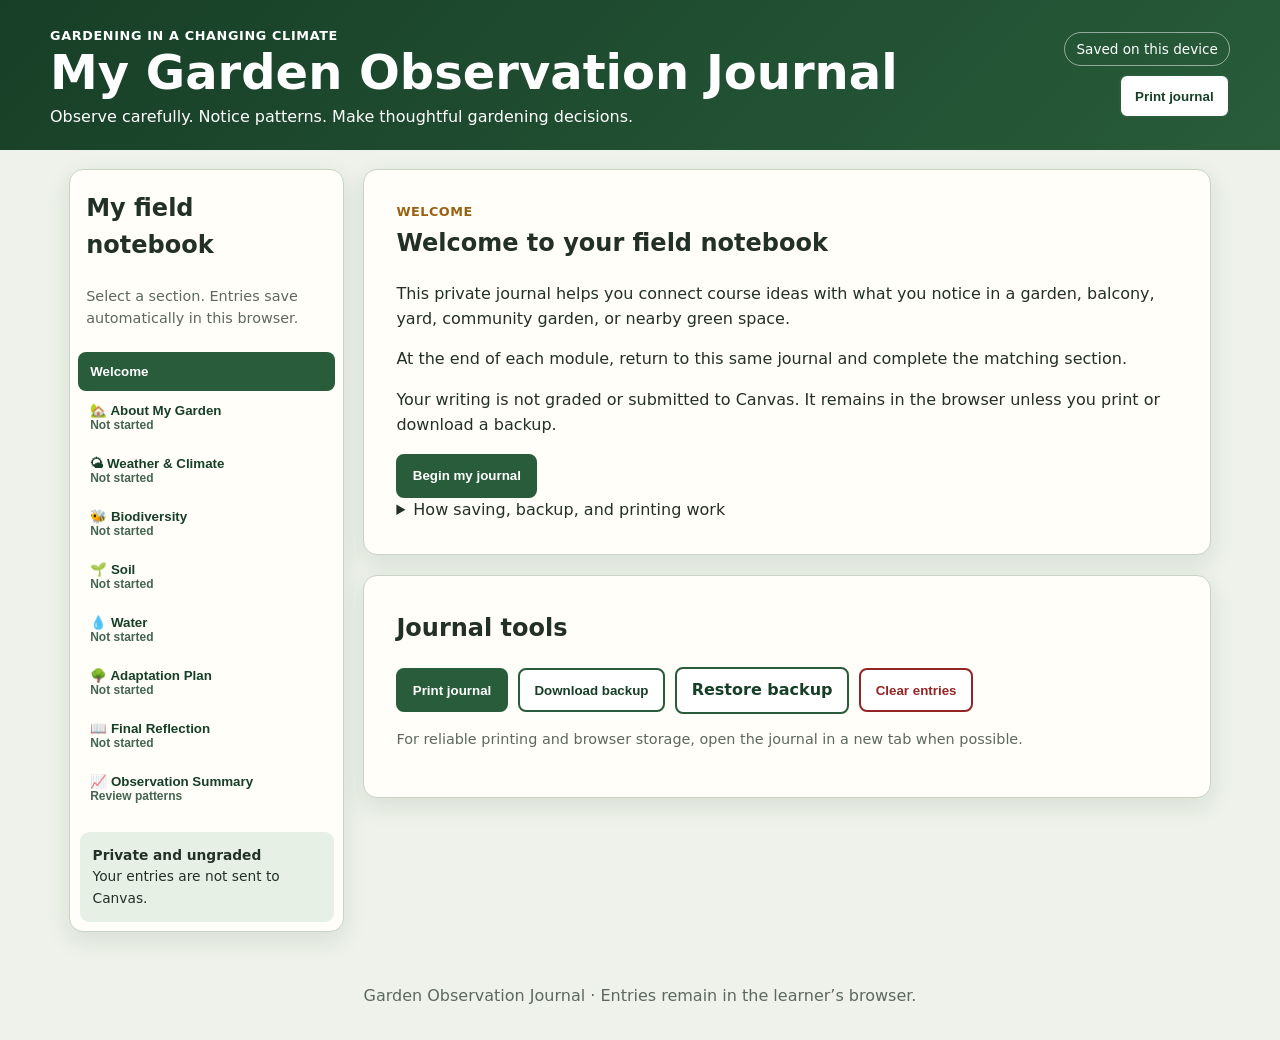
==== index.html @ 4606eab3 "Add files via upload" ====
<!doctype html>
<html lang="en">
<head>
  <meta charset="utf-8">
  <meta name="viewport" content="width=device-width, initial-scale=1">
  <title>Garden Observation Journal</title>
  <meta name="description" content="A private garden observation journal for an asynchronous course.">
  <link rel="stylesheet" href="styles.css">
</head>
<body>
<a class="skip-link" href="#main">Skip to journal entry</a>
<header class="site-header">
  <div>
    <p id="course-title" class="eyebrow"></p>
    <h1 id="journal-title">Garden Observation Journal</h1>
    <p id="journal-subtitle"></p>
  </div>
  <div class="header-actions">
    <span id="save-status" role="status" aria-live="polite">Loading journal…</span>
    <button class="button light" id="print-top" type="button">Print journal</button>
  </div>
</header>

<div id="loading" class="loading" role="status">Loading journal content…</div>
<div id="error" class="error" hidden></div>

<main id="main" class="app" hidden>
  <aside class="sidebar" aria-label="Journal sections">
    <h2>My field notebook</h2>
    <p>Select a section. Entries save automatically in this browser.</p>
    <nav><ol id="nav-list"></ol></nav>
    <div class="privacy"><strong>Private and ungraded</strong><br>Your entries are not sent to Canvas.</div>
  </aside>

  <section class="workspace">
    <div class="mobile-picker">
      <label for="section-picker">Choose a section</label>
      <select id="section-picker"></select>
    </div>

    <section id="welcome" class="panel">
      <p class="kicker">Welcome</p>
      <h2 id="welcome-heading"></h2>
      <div id="welcome-text"></div>
      <button id="start" class="button primary" type="button">Begin my journal</button>
      <details>
        <summary>How saving, backup, and printing work</summary>
        <ul>
          <li>Writing is saved on this device and browser.</li>
          <li>Use Download backup before changing devices or clearing browser data.</li>
          <li>Print journal can also be used to save a PDF.</li>
        </ul>
      </details>
    </section>

    <form id="journal-form"></form>

    <section id="summary" class="panel" hidden>
      <p class="kicker">Journal patterns</p>
      <h2>My Observation Summary</h2>
      <p>This summary gathers the checklist items you selected throughout the course.</p>
      <div id="summary-content"></div>
    </section>

    <section class="panel tools">
      <h2>Journal tools</h2>
      <div class="button-row">
        <button id="print-bottom" class="button primary" type="button">Print journal</button>
        <button id="download" class="button" type="button">Download backup</button>
        <label class="button" for="restore">Restore backup</label>
        <input id="restore" type="file" accept=".json,application/json">
        <button id="clear" class="button danger" type="button">Clear entries</button>
      </div>
      <p class="small">For reliable printing and browser storage, open the journal in a new tab when possible.</p>
    </section>
  </section>
</main>

<footer><p id="footer-text"></p></footer>
<script src="app.js"></script>
</body>
</html>
---- styles.css ----
:root{--green:#285c3a;--dark:#173f27;--pale:#e6f0e5;--paper:#fffef8;--page:#eef2ea;--ink:#233026;--muted:#5d685f;--border:#c8d2c5;--focus:#145fc0;--danger:#942525;--shadow:0 8px 24px rgba(25,55,32,.1);font-family:system-ui,-apple-system,BlinkMacSystemFont,"Segoe UI",sans-serif}
*{box-sizing:border-box}body{margin:0;background:var(--page);color:var(--ink);line-height:1.55}.skip-link{position:absolute;top:-5rem;left:1rem;background:white;color:black;padding:.75rem;z-index:20}.skip-link:focus{top:1rem}.site-header{background:linear-gradient(135deg,var(--dark),var(--green));color:white;padding:1.3rem max(1rem,calc((100vw - 1180px)/2));display:flex;justify-content:space-between;gap:1rem;align-items:center}.site-header h1{margin:0;font-size:clamp(1.8rem,4vw,3rem);line-height:1.1}.site-header p{margin:.35rem 0 0}.eyebrow{text-transform:uppercase;font-size:.8rem;font-weight:800;letter-spacing:.05em}.header-actions{display:grid;gap:.5rem;justify-items:end}#save-status{border:1px solid rgba(255,255,255,.5);border-radius:999px;padding:.35rem .7rem;font-size:.85rem}.loading,.error{max-width:850px;margin:2rem auto;background:white;padding:1.2rem;border-radius:10px}.error{border:2px solid var(--danger)}.app{max-width:1180px;margin:0 auto;padding:1.2rem;display:grid;grid-template-columns:275px minmax(0,1fr);gap:1.2rem;align-items:start}.sidebar{position:sticky;top:1rem;background:var(--paper);border:1px solid var(--border);border-radius:14px;box-shadow:var(--shadow);overflow:hidden}.sidebar>h2,.sidebar>p{margin-left:1rem;margin-right:1rem}.sidebar>p{color:var(--muted);font-size:.9rem}.sidebar ol{list-style:none;padding:.5rem;margin:0}.sidebar button{width:100%;text-align:left;border:0;background:transparent;padding:.75rem;border-radius:8px;color:var(--dark);font-weight:700;cursor:pointer}.sidebar button:hover{background:var(--pale)}.sidebar button[aria-current=page]{background:var(--green);color:white}.status{display:block;font-size:.75rem;font-weight:600;opacity:.8}.privacy{margin:.6rem;padding:.8rem;background:var(--pale);border-radius:9px;font-size:.86rem}.panel,.journal-section{background:var(--paper);border:1px solid var(--border);border-radius:14px;box-shadow:var(--shadow);padding:clamp(1rem,3vw,2rem);margin-bottom:1.2rem}.journal-section[hidden],.panel[hidden]{display:none!important}.kicker{color:#9a6113;text-transform:uppercase;font-weight:850;font-size:.8rem;letter-spacing:.04em;margin:0}.panel h2,.journal-section h2{margin-top:.15rem}.intro{color:var(--muted);max-width:70ch}.challenge{border-left:5px solid var(--green);background:#f3f7f1;padding:.85rem 1rem;border-radius:0 10px 10px 0;margin:1rem 0}.challenge p{margin:.25rem 0}.checklist{border:0;padding:0;margin:1rem 0}.checklist legend{font-weight:800}.check-grid{display:grid;grid-template-columns:repeat(2,minmax(0,1fr));gap:.55rem;margin-top:.5rem}.check-item{display:flex;gap:.55rem;align-items:flex-start;background:#f3f7f1;border:1px solid var(--border);border-radius:8px;padding:.65rem}.check-item input{width:1.1rem;height:1.1rem;margin-top:.2rem}.field-grid{display:grid;grid-template-columns:repeat(2,minmax(0,1fr));gap:1rem}.field{margin:1rem 0}.field label{font-weight:750;display:block;margin-bottom:.3rem}.help,.small{font-size:.9rem;color:var(--muted)}input[type=text],input[type=date],textarea,select{width:100%;border:1px solid #93a08f;border-radius:8px;padding:.7rem;background:white;color:var(--ink);font:inherit}textarea{min-height:125px;resize:vertical}.photo{border:1px dashed #7e8d7a;border-radius:9px;padding:1rem}.preview{display:none;max-width:100%;max-height:350px;object-fit:contain;margin-top:.7rem;border-radius:7px}.preview.visible{display:block}.section-actions,.button-row{display:flex;flex-wrap:wrap;gap:.65rem;align-items:center}.section-actions{justify-content:space-between;border-top:1px solid var(--border);padding-top:1rem;margin-top:1.2rem}.button{display:inline-flex;align-items:center;justify-content:center;min-height:44px;padding:.55rem .9rem;border-radius:8px;border:2px solid var(--green);background:white;color:var(--dark);font-weight:750;text-decoration:none;cursor:pointer}.button:hover{background:var(--pale)}.button.primary{background:var(--green);color:white}.button.light{background:white}.button.danger{border-color:var(--danger);color:var(--danger)}input:focus,textarea:focus,select:focus,button:focus,summary:focus,a:focus{outline:3px solid var(--focus);outline-offset:2px}#restore{position:absolute;width:1px;height:1px;clip:rect(0,0,0,0)}.mobile-picker{display:none;margin-bottom:1rem}.mobile-picker label{font-weight:750;display:block;margin-bottom:.3rem}footer{text-align:center;color:var(--muted);padding:1rem}
@media(max-width:820px){.site-header{display:block}.header-actions{justify-items:start;margin-top:1rem}.app{grid-template-columns:1fr}.sidebar{display:none}.mobile-picker{display:block}.check-grid,.field-grid{grid-template-columns:1fr}}
@media print{@page{margin:.55in}body{background:white;color:black;font-size:11pt}.skip-link,.sidebar,.mobile-picker,.header-actions,.tools,.section-actions,footer,.photo input,.remove-photo{display:none!important}.site-header{background:white;color:black;padding:0 0 .2in;border-bottom:2px solid black}.app{display:block;max-width:none;padding:0}.welcome{display:none!important}.journal-section,#summary{display:block!important;border:0;box-shadow:none;padding:.18in 0;margin:0;border-top:1px solid #777;break-inside:avoid}input,textarea{border:0!important;padding:0!important;background:transparent!important}.check-item{background:white;border:0;padding:.1rem 0}.preview.visible{display:block;max-height:3.2in}}
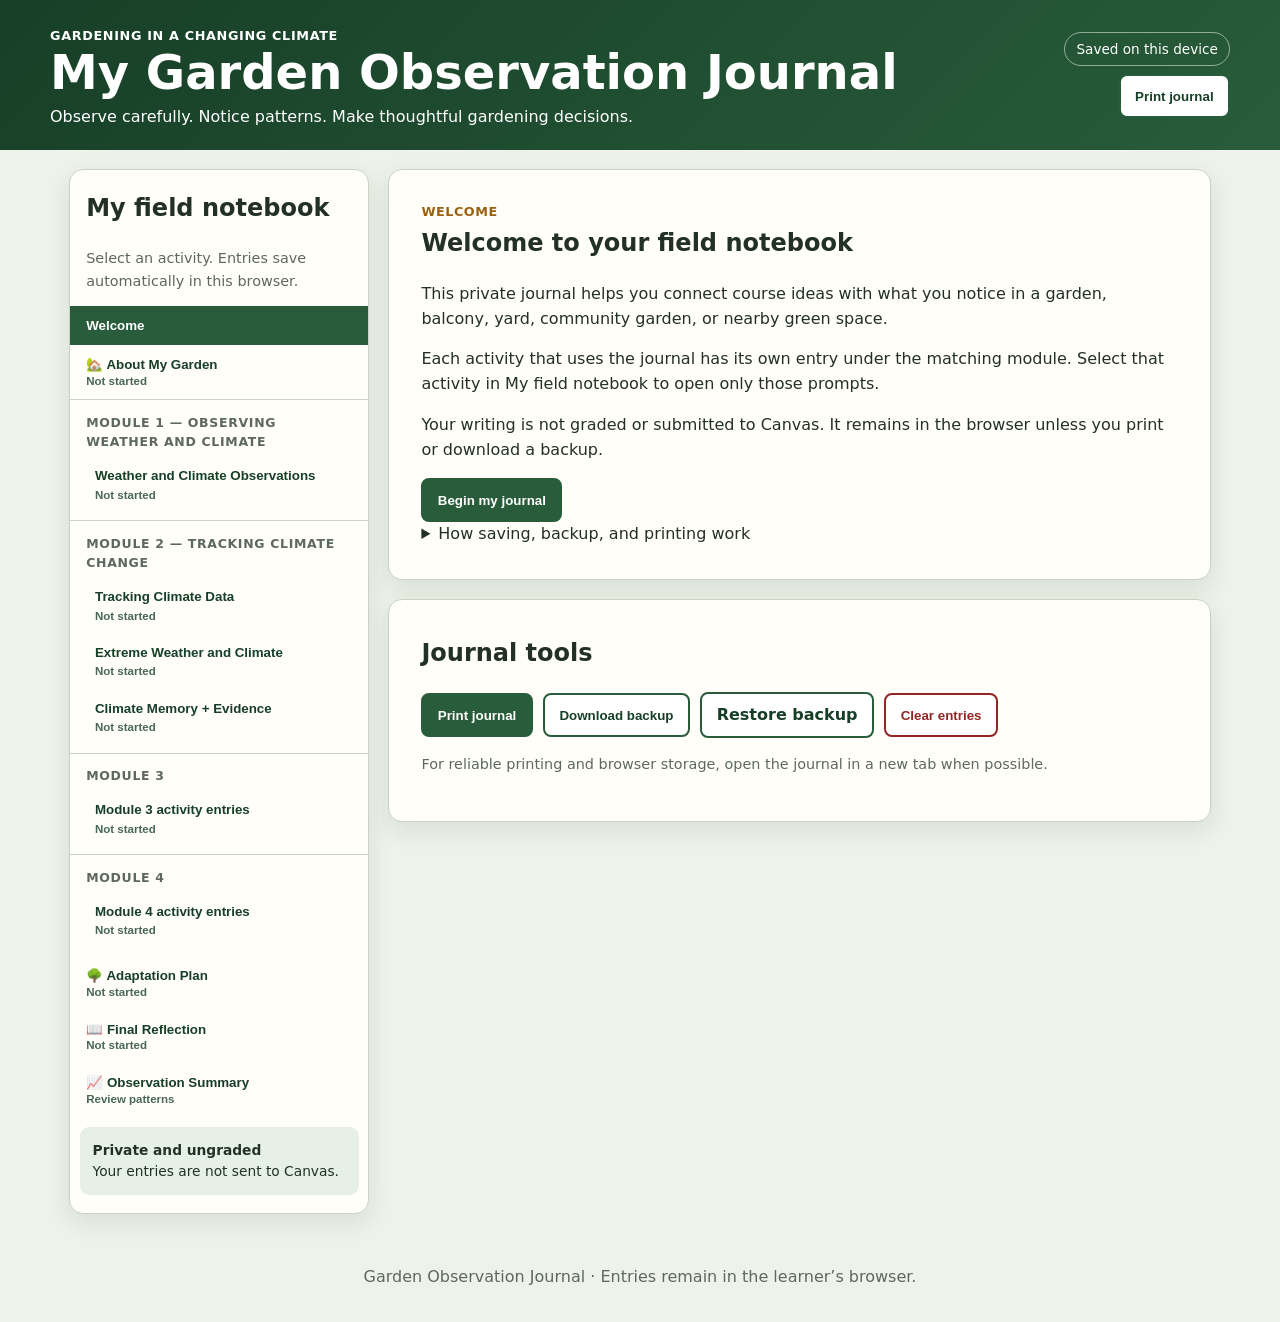
==== commit 9fff7c20: "Add files via upload" ====
--- a/index.html
+++ b/index.html
@@ -5,7 +5,7 @@
   <meta name="viewport" content="width=device-width, initial-scale=1">
   <title>Garden Observation Journal</title>
   <meta name="description" content="A private garden observation journal for an asynchronous course.">
-  <link rel="stylesheet" href="styles.css">
+  <link rel="stylesheet" href="styles.css?v=5">
 </head>
 <body>
 <a class="skip-link" href="#main">Skip to journal entry</a>
@@ -25,16 +25,16 @@
 <div id="error" class="error" hidden></div>
 
 <main id="main" class="app" hidden>
-  <aside class="sidebar" aria-label="Journal sections">
+  <aside class="sidebar" aria-label="My field notebook">
     <h2>My field notebook</h2>
-    <p>Select a section. Entries save automatically in this browser.</p>
-    <nav><ol id="nav-list"></ol></nav>
+    <p>Select an activity. Entries save automatically in this browser.</p>
+    <nav id="notebook-nav"></nav>
     <div class="privacy"><strong>Private and ungraded</strong><br>Your entries are not sent to Canvas.</div>
   </aside>
 
   <section class="workspace">
     <div class="mobile-picker">
-      <label for="section-picker">Choose a section</label>
+      <label for="section-picker">Choose a journal entry</label>
       <select id="section-picker"></select>
     </div>
 
@@ -58,7 +58,7 @@
     <section id="summary" class="panel" hidden>
       <p class="kicker">Journal patterns</p>
       <h2>My Observation Summary</h2>
-      <p>This summary gathers the checklist items you selected throughout the course.</p>
+      <p>This summary gathers selected observations from throughout the course.</p>
       <div id="summary-content"></div>
     </section>
 
@@ -77,6 +77,6 @@
 </main>
 
 <footer><p id="footer-text"></p></footer>
-<script src="app.js"></script>
+<script src="app.js?v=5"></script>
 </body>
 </html>
--- a/styles.css
+++ b/styles.css
@@ -1,4 +1,78 @@
-:root{--green:#285c3a;--dark:#173f27;--pale:#e6f0e5;--paper:#fffef8;--page:#eef2ea;--ink:#233026;--muted:#5d685f;--border:#c8d2c5;--focus:#145fc0;--danger:#942525;--shadow:0 8px 24px rgba(25,55,32,.1);font-family:system-ui,-apple-system,BlinkMacSystemFont,"Segoe UI",sans-serif}
-*{box-sizing:border-box}body{margin:0;background:var(--page);color:var(--ink);line-height:1.55}.skip-link{position:absolute;top:-5rem;left:1rem;background:white;color:black;padding:.75rem;z-index:20}.skip-link:focus{top:1rem}.site-header{background:linear-gradient(135deg,var(--dark),var(--green));color:white;padding:1.3rem max(1rem,calc((100vw - 1180px)/2));display:flex;justify-content:space-between;gap:1rem;align-items:center}.site-header h1{margin:0;font-size:clamp(1.8rem,4vw,3rem);line-height:1.1}.site-header p{margin:.35rem 0 0}.eyebrow{text-transform:uppercase;font-size:.8rem;font-weight:800;letter-spacing:.05em}.header-actions{display:grid;gap:.5rem;justify-items:end}#save-status{border:1px solid rgba(255,255,255,.5);border-radius:999px;padding:.35rem .7rem;font-size:.85rem}.loading,.error{max-width:850px;margin:2rem auto;background:white;padding:1.2rem;border-radius:10px}.error{border:2px solid var(--danger)}.app{max-width:1180px;margin:0 auto;padding:1.2rem;display:grid;grid-template-columns:275px minmax(0,1fr);gap:1.2rem;align-items:start}.sidebar{position:sticky;top:1rem;background:var(--paper);border:1px solid var(--border);border-radius:14px;box-shadow:var(--shadow);overflow:hidden}.sidebar>h2,.sidebar>p{margin-left:1rem;margin-right:1rem}.sidebar>p{color:var(--muted);font-size:.9rem}.sidebar ol{list-style:none;padding:.5rem;margin:0}.sidebar button{width:100%;text-align:left;border:0;background:transparent;padding:.75rem;border-radius:8px;color:var(--dark);font-weight:700;cursor:pointer}.sidebar button:hover{background:var(--pale)}.sidebar button[aria-current=page]{background:var(--green);color:white}.status{display:block;font-size:.75rem;font-weight:600;opacity:.8}.privacy{margin:.6rem;padding:.8rem;background:var(--pale);border-radius:9px;font-size:.86rem}.panel,.journal-section{background:var(--paper);border:1px solid var(--border);border-radius:14px;box-shadow:var(--shadow);padding:clamp(1rem,3vw,2rem);margin-bottom:1.2rem}.journal-section[hidden],.panel[hidden]{display:none!important}.kicker{color:#9a6113;text-transform:uppercase;font-weight:850;font-size:.8rem;letter-spacing:.04em;margin:0}.panel h2,.journal-section h2{margin-top:.15rem}.intro{color:var(--muted);max-width:70ch}.challenge{border-left:5px solid var(--green);background:#f3f7f1;padding:.85rem 1rem;border-radius:0 10px 10px 0;margin:1rem 0}.challenge p{margin:.25rem 0}.checklist{border:0;padding:0;margin:1rem 0}.checklist legend{font-weight:800}.check-grid{display:grid;grid-template-columns:repeat(2,minmax(0,1fr));gap:.55rem;margin-top:.5rem}.check-item{display:flex;gap:.55rem;align-items:flex-start;background:#f3f7f1;border:1px solid var(--border);border-radius:8px;padding:.65rem}.check-item input{width:1.1rem;height:1.1rem;margin-top:.2rem}.field-grid{display:grid;grid-template-columns:repeat(2,minmax(0,1fr));gap:1rem}.field{margin:1rem 0}.field label{font-weight:750;display:block;margin-bottom:.3rem}.help,.small{font-size:.9rem;color:var(--muted)}input[type=text],input[type=date],textarea,select{width:100%;border:1px solid #93a08f;border-radius:8px;padding:.7rem;background:white;color:var(--ink);font:inherit}textarea{min-height:125px;resize:vertical}.photo{border:1px dashed #7e8d7a;border-radius:9px;padding:1rem}.preview{display:none;max-width:100%;max-height:350px;object-fit:contain;margin-top:.7rem;border-radius:7px}.preview.visible{display:block}.section-actions,.button-row{display:flex;flex-wrap:wrap;gap:.65rem;align-items:center}.section-actions{justify-content:space-between;border-top:1px solid var(--border);padding-top:1rem;margin-top:1.2rem}.button{display:inline-flex;align-items:center;justify-content:center;min-height:44px;padding:.55rem .9rem;border-radius:8px;border:2px solid var(--green);background:white;color:var(--dark);font-weight:750;text-decoration:none;cursor:pointer}.button:hover{background:var(--pale)}.button.primary{background:var(--green);color:white}.button.light{background:white}.button.danger{border-color:var(--danger);color:var(--danger)}input:focus,textarea:focus,select:focus,button:focus,summary:focus,a:focus{outline:3px solid var(--focus);outline-offset:2px}#restore{position:absolute;width:1px;height:1px;clip:rect(0,0,0,0)}.mobile-picker{display:none;margin-bottom:1rem}.mobile-picker label{font-weight:750;display:block;margin-bottom:.3rem}footer{text-align:center;color:var(--muted);padding:1rem}
-@media(max-width:820px){.site-header{display:block}.header-actions{justify-items:start;margin-top:1rem}.app{grid-template-columns:1fr}.sidebar{display:none}.mobile-picker{display:block}.check-grid,.field-grid{grid-template-columns:1fr}}
-@media print{@page{margin:.55in}body{background:white;color:black;font-size:11pt}.skip-link,.sidebar,.mobile-picker,.header-actions,.tools,.section-actions,footer,.photo input,.remove-photo{display:none!important}.site-header{background:white;color:black;padding:0 0 .2in;border-bottom:2px solid black}.app{display:block;max-width:none;padding:0}.welcome{display:none!important}.journal-section,#summary{display:block!important;border:0;box-shadow:none;padding:.18in 0;margin:0;border-top:1px solid #777;break-inside:avoid}input,textarea{border:0!important;padding:0!important;background:transparent!important}.check-item{background:white;border:0;padding:.1rem 0}.preview.visible{display:block;max-height:3.2in}}
+:root{
+  --green:#285c3a;--dark:#173f27;--pale:#e6f0e5;--paper:#fffef8;--page:#eef2ea;
+  --ink:#233026;--muted:#5d685f;--border:#c8d2c5;--focus:#145fc0;--danger:#942525;
+  --teal:#176d7d;--teal-pale:#eef7f8;--gold:#9a6113;
+  --shadow:0 8px 24px rgba(25,55,32,.1);
+  font-family:system-ui,-apple-system,BlinkMacSystemFont,"Segoe UI",sans-serif
+}
+*{box-sizing:border-box}
+body{margin:0;background:var(--page);color:var(--ink);line-height:1.55}
+.skip-link{position:absolute;top:-5rem;left:1rem;background:white;color:black;padding:.75rem;z-index:20}
+.skip-link:focus{top:1rem}
+.site-header{background:linear-gradient(135deg,var(--dark),var(--green));color:white;padding:1.3rem max(1rem,calc((100vw - 1180px)/2));display:flex;justify-content:space-between;gap:1rem;align-items:center}
+.site-header h1{margin:0;font-size:clamp(1.8rem,4vw,3rem);line-height:1.1}
+.site-header p{margin:.35rem 0 0}
+.eyebrow{text-transform:uppercase;font-size:.8rem;font-weight:800;letter-spacing:.05em}
+.header-actions{display:grid;gap:.5rem;justify-items:end}
+#save-status{border:1px solid rgba(255,255,255,.5);border-radius:999px;padding:.35rem .7rem;font-size:.85rem}
+.loading,.error{max-width:850px;margin:2rem auto;background:white;padding:1.2rem;border-radius:10px}
+.error{border:2px solid var(--danger)}
+.app{max-width:1180px;margin:0 auto;padding:1.2rem;display:grid;grid-template-columns:300px minmax(0,1fr);gap:1.2rem;align-items:start}
+.sidebar{position:sticky;top:1rem;background:var(--paper);border:1px solid var(--border);border-radius:14px;box-shadow:var(--shadow);overflow:hidden;padding-bottom:.5rem}
+.sidebar>h2,.sidebar>p{margin-left:1rem;margin-right:1rem}
+.sidebar>p{color:var(--muted);font-size:.9rem}
+.nav-home,.nav-standalone,.activity-link{width:100%;text-align:left;border:0;background:transparent;cursor:pointer;color:var(--dark)}
+.nav-home,.nav-standalone{padding:.75rem 1rem;font-weight:800}
+.nav-home:hover,.nav-standalone:hover,.activity-link:hover{background:var(--pale)}
+.nav-module{border-top:1px solid var(--border);padding:.7rem .55rem .45rem}
+.nav-module-title{margin:.1rem .45rem .35rem;color:var(--muted);font-size:.78rem;font-weight:900;text-transform:uppercase;letter-spacing:.055em}
+.activity-list{list-style:none;padding:0;margin:0}
+.activity-link{padding:.68rem .75rem .68rem 1rem;border-radius:8px;font-weight:720;line-height:1.25}
+.activity-link[aria-current=page],.nav-home[aria-current=page],.nav-standalone[aria-current=page]{background:var(--green);color:white}
+.nav-status{display:block;font-size:.72rem;font-weight:600;opacity:.78;margin-top:.18rem}
+.privacy{margin:.6rem;padding:.8rem;background:var(--pale);border-radius:9px;font-size:.86rem}
+.panel,.journal-page{background:var(--paper);border:1px solid var(--border);border-radius:14px;box-shadow:var(--shadow);padding:clamp(1rem,3vw,2rem);margin-bottom:1.2rem}
+.journal-page[hidden],.panel[hidden]{display:none!important}
+.kicker{color:var(--gold);text-transform:uppercase;font-weight:850;font-size:.8rem;letter-spacing:.04em;margin:0}
+.panel h2,.journal-page h2{margin-top:.15rem}
+.activity-context{display:flex;gap:.5rem;align-items:center;color:var(--muted);font-size:.9rem;margin-bottom:.25rem}
+.activity-context .module-pill{display:inline-block;background:var(--teal-pale);color:#194f59;font-weight:800;border-radius:999px;padding:.25rem .55rem}
+.intro{color:var(--muted);max-width:70ch}
+.activity-note{background:var(--teal-pale);border-left:5px solid var(--teal);padding:.85rem 1rem;border-radius:0 10px 10px 0;margin:1rem 0}
+.challenge{border-left:5px solid var(--green);background:#f3f7f1;padding:.85rem 1rem;border-radius:0 10px 10px 0;margin:1rem 0}
+.challenge p,.activity-note p{margin:.25rem 0}
+.checklist{border:0;padding:0;margin:1rem 0}
+.checklist legend{font-weight:800}
+.check-grid{display:grid;grid-template-columns:repeat(2,minmax(0,1fr));gap:.55rem;margin-top:.5rem}
+.check-item{display:flex;gap:.55rem;align-items:flex-start;background:#f3f7f1;border:1px solid var(--border);border-radius:8px;padding:.65rem}
+.check-item input{width:1.1rem;height:1.1rem;margin-top:.2rem}
+.field-grid{display:grid;grid-template-columns:repeat(2,minmax(0,1fr));gap:1rem}
+.field{margin:1rem 0}.field label{font-weight:750;display:block;margin-bottom:.3rem}
+.help,.small{font-size:.9rem;color:var(--muted)}
+input[type=text],input[type=date],textarea,select{width:100%;border:1px solid #93a08f;border-radius:8px;padding:.7rem;background:white;color:var(--ink);font:inherit}
+textarea{min-height:125px;resize:vertical}
+.photo{border:1px dashed #7e8d7a;border-radius:9px;padding:1rem}
+.preview{display:none;max-width:100%;max-height:350px;object-fit:contain;margin-top:.7rem;border-radius:7px}
+.preview.visible{display:block}
+.page-actions,.button-row{display:flex;flex-wrap:wrap;gap:.65rem;align-items:center}
+.page-actions{justify-content:space-between;border-top:1px solid var(--border);padding-top:1rem;margin-top:1.2rem}
+.button{display:inline-flex;align-items:center;justify-content:center;min-height:44px;padding:.55rem .9rem;border-radius:8px;border:2px solid var(--green);background:white;color:var(--dark);font-weight:750;text-decoration:none;cursor:pointer}
+.button:hover{background:var(--pale)}.button.primary{background:var(--green);color:white}.button.light{background:white}.button.danger{border-color:var(--danger);color:var(--danger)}
+input:focus,textarea:focus,select:focus,button:focus,summary:focus,a:focus{outline:3px solid var(--focus);outline-offset:2px}
+#restore{position:absolute;width:1px;height:1px;clip:rect(0,0,0,0)}
+.mobile-picker{display:none;margin-bottom:1rem}.mobile-picker label{font-weight:750;display:block;margin-bottom:.3rem}
+footer{text-align:center;color:var(--muted);padding:1rem}
+@media(max-width:820px){
+ .site-header{display:block}.header-actions{justify-items:start;margin-top:1rem}.app{grid-template-columns:1fr}
+ .sidebar{display:none}.mobile-picker{display:block}.check-grid,.field-grid{grid-template-columns:1fr}
+}
+@media print{
+ @page{margin:.55in}body{background:white;color:black;font-size:11pt}
+ .skip-link,.sidebar,.mobile-picker,.header-actions,.tools,.page-actions,footer,.photo input,.remove-photo{display:none!important}
+ .site-header{background:white;color:black;padding:0 0 .2in;border-bottom:2px solid black}
+ .app{display:block;max-width:none;padding:0}
+ .welcome{display:none!important}
+ .journal-page,#summary{display:block!important;border:0;box-shadow:none;padding:.18in 0;margin:0;border-top:1px solid #777;break-inside:avoid}
+ input,textarea{border:0!important;padding:0!important;background:transparent!important}
+ .check-item{background:white;border:0;padding:.1rem 0}.preview.visible{display:block;max-height:3.2in}
+}
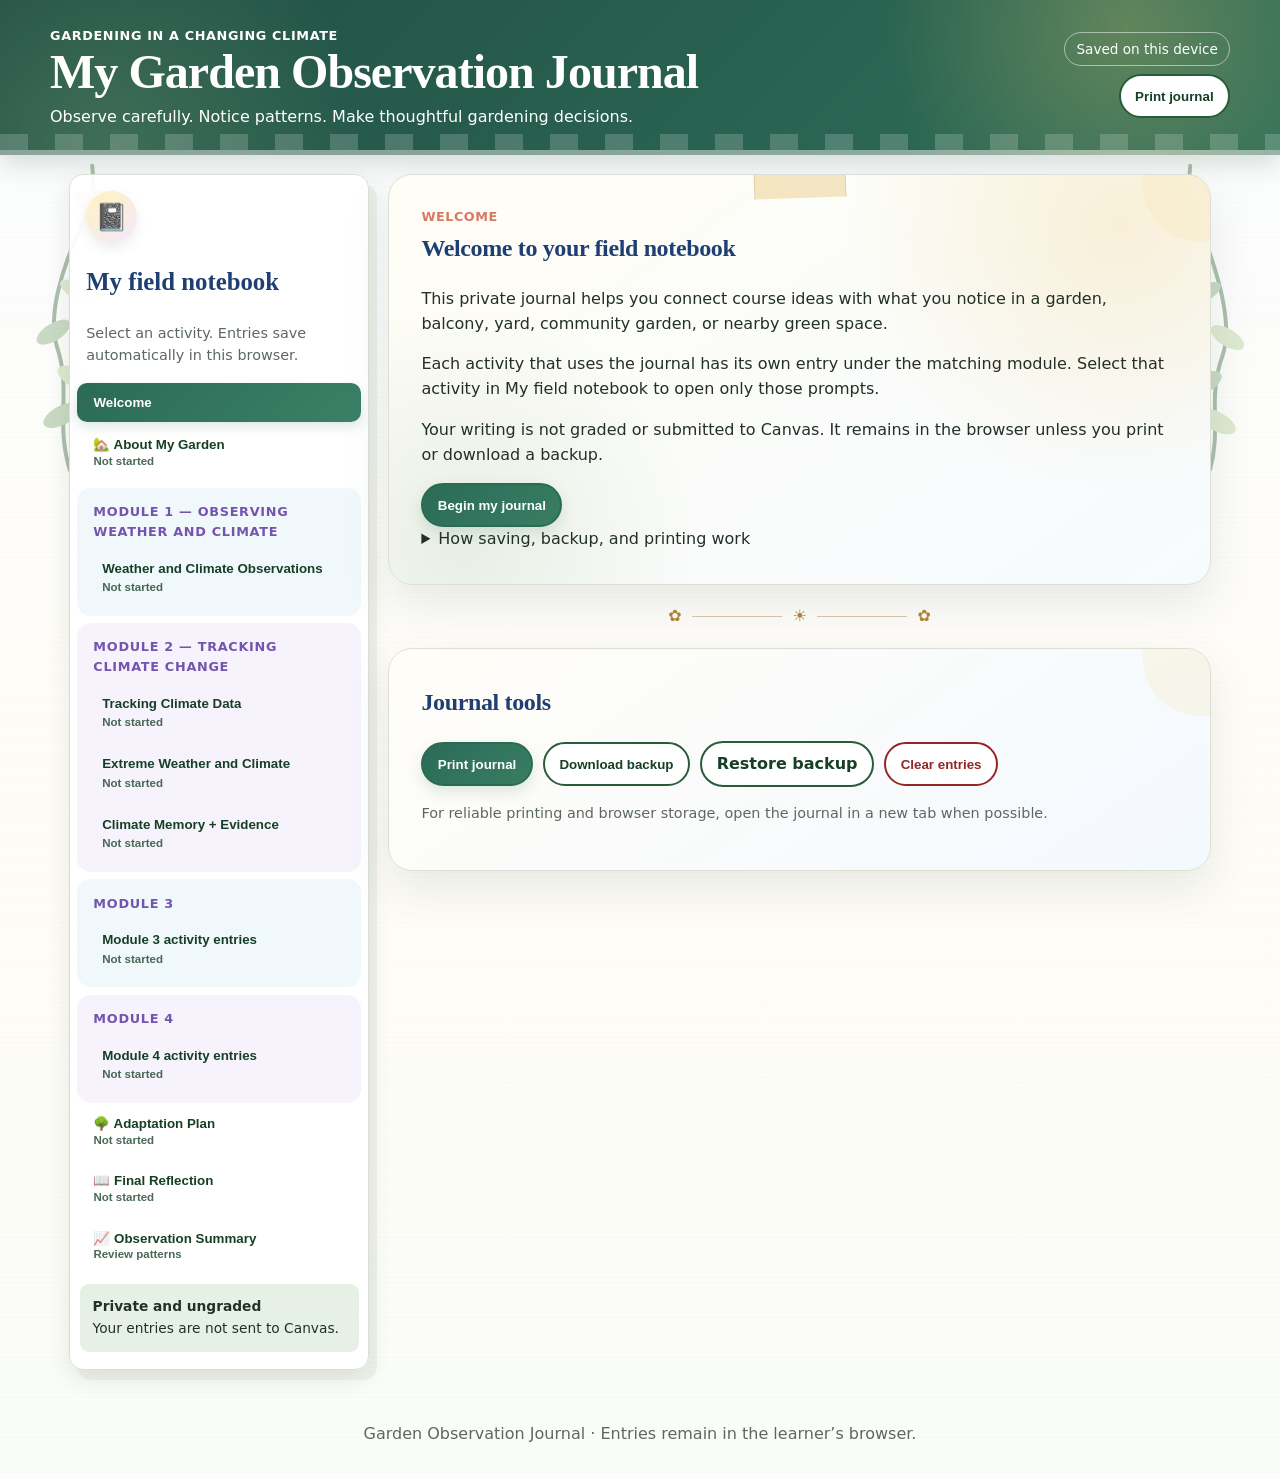
==== commit 6c8029c8: "Add files via upload" ====
--- a/index.html
+++ b/index.html
@@ -24,9 +24,35 @@
 <div id="loading" class="loading" role="status">Loading journal content…</div>
 <div id="error" class="error" hidden></div>
 
+<div class="garden-frame left" aria-hidden="true">
+  <svg viewBox="0 0 120 420">
+    <path d="M72 405C53 343 74 306 56 250C44 213 58 155 89 91C100 68 103 44 100 20" class="frame-stem"/>
+    <ellipse cx="62" cy="335" rx="26" ry="12" transform="rotate(-28 62 335)" class="frame-leaf"/>
+    <ellipse cx="79" cy="288" rx="25" ry="12" transform="rotate(28 79 288)" class="frame-leaf2"/>
+    <ellipse cx="51" cy="230" rx="24" ry="11" transform="rotate(-32 51 230)" class="frame-leaf"/>
+    <ellipse cx="80" cy="178" rx="23" ry="10" transform="rotate(30 80 178)" class="frame-leaf2"/>
+    <circle cx="99" cy="74" r="11" class="frame-flower"/>
+    <circle cx="85" cy="63" r="10" class="frame-flower"/>
+    <circle cx="111" cy="60" r="10" class="frame-flower"/>
+    <circle cx="99" cy="58" r="7" class="frame-center"/>
+  </svg>
+</div>
+<div class="garden-frame right" aria-hidden="true">
+  <svg viewBox="0 0 120 420">
+    <path d="M48 404C63 350 44 315 64 259C77 221 61 161 34 94C24 68 20 44 23 20" class="frame-stem"/>
+    <ellipse cx="57" cy="343" rx="26" ry="12" transform="rotate(28 57 343)" class="frame-leaf2"/>
+    <ellipse cx="40" cy="295" rx="25" ry="12" transform="rotate(-28 40 295)" class="frame-leaf"/>
+    <ellipse cx="70" cy="237" rx="24" ry="11" transform="rotate(32 70 237)" class="frame-leaf2"/>
+    <ellipse cx="41" cy="181" rx="23" ry="10" transform="rotate(-30 41 181)" class="frame-leaf"/>
+    <circle cx="23" cy="76" r="11" class="frame-flower2"/>
+    <circle cx="37" cy="64" r="10" class="frame-flower2"/>
+    <circle cx="11" cy="62" r="10" class="frame-flower2"/>
+    <circle cx="23" cy="60" r="7" class="frame-center"/>
+  </svg>
+</div>
 <main id="main" class="app" hidden>
   <aside class="sidebar" aria-label="My field notebook">
-    <h2>My field notebook</h2>
+    <div class="notebook-badge" aria-hidden="true">📓</div><h2>My field notebook</h2>
     <p>Select an activity. Entries save automatically in this browser.</p>
     <nav id="notebook-nav"></nav>
     <div class="privacy"><strong>Private and ungraded</strong><br>Your entries are not sent to Canvas.</div>
@@ -38,7 +64,7 @@
       <select id="section-picker"></select>
     </div>
 
-    <section id="welcome" class="panel">
+    <section id="welcome" class="panel welcome-panel"><span class="paper-tape" aria-hidden="true"></span>
       <p class="kicker">Welcome</p>
       <h2 id="welcome-heading"></h2>
       <div id="welcome-text"></div>
@@ -62,6 +88,9 @@
       <div id="summary-content"></div>
     </section>
 
+    <div class="field-note-divider" aria-hidden="true">
+      <span>✿</span><span class="line"></span><span>☀</span><span class="line"></span><span>✿</span>
+    </div>
     <section class="panel tools">
       <h2>Journal tools</h2>
       <div class="button-row">
--- a/styles.css
+++ b/styles.css
@@ -76,3 +76,247 @@
  input,textarea{border:0!important;padding:0!important;background:transparent!important}
  .check-item{background:white;border:0;padding:.1rem 0}.preview.visible{display:block;max-height:3.2in}
 }
+
+
+/* ===== Illustrated field-notebook theme ===== */
+:root{
+  --notebook-navy:#1f3f73;
+  --notebook-berry:#7455ad;
+  --notebook-sage:#92b087;
+  --notebook-marigold:#efc45b;
+  --notebook-coral:#d97963;
+  --notebook-cream:#fff9e8;
+  --notebook-blue:#edf6fb;
+  --notebook-purple:#f2edfb;
+}
+
+body{
+  background:
+    linear-gradient(rgba(255,255,255,.56),rgba(255,255,255,.56)),
+    repeating-linear-gradient(0deg,rgba(72,109,121,.025) 0,rgba(72,109,121,.025) 1px,transparent 1px,transparent 5px),
+    linear-gradient(180deg,#f5fbfe 0%,#fff9eb 54%,#f4faf0 100%);
+}
+
+.site-header{
+  position:relative;
+  overflow:hidden;
+  background:
+    radial-gradient(circle at 88% 18%,rgba(255,218,113,.25),transparent 15rem),
+    radial-gradient(circle at 8% 95%,rgba(145,186,132,.25),transparent 16rem),
+    linear-gradient(135deg,#214f44,#2f6f59);
+  border-bottom:5px solid rgba(255,255,255,.45);
+  box-shadow:0 8px 24px rgba(34,74,57,.18);
+}
+.site-header:before{
+  content:"";
+  position:absolute;
+  inset:auto 0 0;
+  height:16px;
+  background:repeating-linear-gradient(90deg,rgba(255,255,255,.18) 0 28px,transparent 28px 55px);
+}
+.site-header h1{
+  font-family:Georgia,"Times New Roman",serif;
+  letter-spacing:-.02em;
+}
+.site-header p{max-width:760px}
+
+.app{position:relative;z-index:1}
+
+.garden-frame{
+  position:fixed;
+  top:150px;
+  width:95px;
+  opacity:.48;
+  pointer-events:none;
+  z-index:0;
+}
+.garden-frame.left{left:1vw}
+.garden-frame.right{right:1vw}
+.frame-stem{fill:none;stroke:#557c58;stroke-width:5;stroke-linecap:round}
+.frame-leaf{fill:#91b587}
+.frame-leaf2{fill:#bdd3a4}
+.frame-flower{fill:#db7d87}
+.frame-flower2{fill:#9678c1}
+.frame-center{fill:#efbd4c}
+
+.sidebar{
+  background:
+    linear-gradient(rgba(255,255,255,.94),rgba(255,255,255,.94)),
+    repeating-linear-gradient(0deg,transparent 0,transparent 27px,rgba(70,114,130,.045) 27px,rgba(70,114,130,.045) 28px);
+  border:1px solid #d9dfd4;
+  box-shadow:8px 10px 0 rgba(98,119,91,.08),var(--shadow);
+}
+.notebook-badge{
+  width:3.2rem;height:3.2rem;
+  display:grid;place-items:center;
+  margin:1rem 1rem .3rem;
+  border-radius:50%;
+  background:linear-gradient(145deg,#fff3bf,#f3e8ff);
+  box-shadow:0 5px 12px rgba(66,77,65,.1);
+  font-size:1.65rem;
+}
+.sidebar h2{
+  font-family:Georgia,"Times New Roman",serif;
+  color:var(--notebook-navy);
+  font-size:1.55rem;
+}
+
+.nav-module{
+  margin:.45rem .45rem 0;
+  padding:.8rem .55rem .5rem;
+  border-top:0;
+  border-radius:14px;
+}
+.nav-module:nth-of-type(odd){background:rgba(237,246,251,.75)}
+.nav-module:nth-of-type(even){background:rgba(242,237,251,.65)}
+.nav-module-title{
+  color:var(--notebook-berry);
+  font-size:.8rem;
+}
+.activity-link{
+  border-radius:12px;
+  margin:.15rem 0;
+  transition:transform .14s ease,background .14s ease;
+}
+.activity-link:hover{transform:translateX(3px)}
+.activity-link[aria-current=page],
+.nav-home[aria-current=page],
+.nav-standalone[aria-current=page]{
+  background:linear-gradient(135deg,#2b6b56,#3b8067);
+  box-shadow:0 5px 12px rgba(43,107,86,.16);
+}
+.nav-home,.nav-standalone{border-radius:10px;margin:.1rem .45rem;width:calc(100% - .9rem)}
+
+.panel,.journal-page{
+  position:relative;
+  overflow:hidden;
+  background:
+    linear-gradient(rgba(255,255,255,.95),rgba(255,255,255,.95)),
+    repeating-linear-gradient(0deg,transparent 0,transparent 30px,rgba(78,117,132,.045) 30px,rgba(78,117,132,.045) 31px);
+  border:1px solid #dedfd4;
+  border-radius:24px;
+  box-shadow:0 18px 45px rgba(52,79,82,.11);
+}
+.panel:before,.journal-page:before{
+  content:"";
+  position:absolute;
+  width:115px;height:115px;border-radius:50%;
+  right:-48px;top:-48px;
+  background:rgba(239,196,91,.11);
+}
+.welcome-panel{
+  background:
+    radial-gradient(circle at 89% 12%,rgba(239,196,91,.22),transparent 17rem),
+    radial-gradient(circle at 9% 90%,rgba(146,176,135,.18),transparent 15rem),
+    linear-gradient(145deg,#fffdf5,#f7fbff);
+}
+.paper-tape{
+  position:absolute;
+  top:-4px;left:50%;
+  width:92px;height:27px;
+  transform:translateX(-50%) rotate(-2deg);
+  background:rgba(239,216,157,.6);
+  border-left:1px solid rgba(174,145,82,.25);
+  border-right:1px solid rgba(174,145,82,.25);
+}
+.panel h2,.journal-page h2{
+  font-family:Georgia,"Times New Roman",serif;
+  color:var(--notebook-navy);
+  letter-spacing:-.015em;
+}
+.activity-context .module-pill{
+  background:linear-gradient(135deg,#edf6fb,#f3edfb);
+  color:#4c3c76;
+  border:1px solid #dbd5ea;
+}
+.kicker{
+  color:var(--notebook-coral);
+  font-weight:900;
+}
+.activity-note{
+  position:relative;
+  background:linear-gradient(145deg,#f0f7fb,#f7f2ff);
+  border-left:6px solid var(--notebook-berry);
+  box-shadow:3px 4px 0 rgba(85,68,120,.05);
+}
+.challenge{
+  background:linear-gradient(145deg,#f1f8ed,#fff9df);
+  border-left:6px solid #6c9b63;
+  box-shadow:3px 4px 0 rgba(83,107,72,.05);
+}
+.check-item{
+  border-radius:14px;
+  min-height:58px;
+  background:#fbfcf8;
+  transition:transform .13s ease,border-color .13s ease;
+}
+.check-item:hover{transform:translateY(-1px);border-color:#a8bda2}
+.check-item:has(input:checked){
+  background:linear-gradient(145deg,#eef8ec,#fff8dc);
+  border-color:#8daf83;
+}
+.field{
+  position:relative;
+}
+.field label{
+  color:#314f59;
+}
+input[type=text],input[type=date],textarea,select{
+  border-radius:14px;
+  border:2px solid #b9c8c3;
+  background:rgba(255,255,255,.93);
+  box-shadow:inset 0 1px 2px rgba(30,55,60,.04);
+}
+textarea:focus,input:focus,select:focus{
+  background:#fffef9;
+}
+.photo{
+  border-radius:18px;
+  background:linear-gradient(145deg,#fafcff,#fffaf0);
+}
+.page-actions{
+  border-top:1px dashed #cfc9ad;
+}
+.button{
+  border-radius:999px;
+}
+.button.primary{
+  background:linear-gradient(135deg,#2b6b56,#397d64);
+  border-color:#2b6b56;
+  box-shadow:0 6px 14px rgba(43,107,86,.15);
+}
+.button.primary:hover{transform:translateY(-1px)}
+.tools{
+  background:linear-gradient(145deg,#fffdf7,#f4f9ff);
+}
+.field-note-divider{
+  display:flex;
+  align-items:center;
+  justify-content:center;
+  gap:.65rem;
+  color:#b18437;
+  margin:1.2rem 0;
+}
+.field-note-divider .line{
+  width:90px;
+  height:1px;
+  background:#d9caa6;
+}
+#summary{
+  background:linear-gradient(145deg,#fffdf6,#f5fbf3);
+}
+#summary h3{
+  font-family:Georgia,"Times New Roman",serif;
+  color:var(--notebook-navy);
+}
+
+@media(max-width:1050px){
+  .garden-frame{display:none}
+}
+@media(max-width:820px){
+  .notebook-badge{display:none}
+}
+@media(prefers-reduced-motion:reduce){
+  .activity-link,.button.primary{transition:none}
+  .activity-link:hover,.button.primary:hover{transform:none}
+}
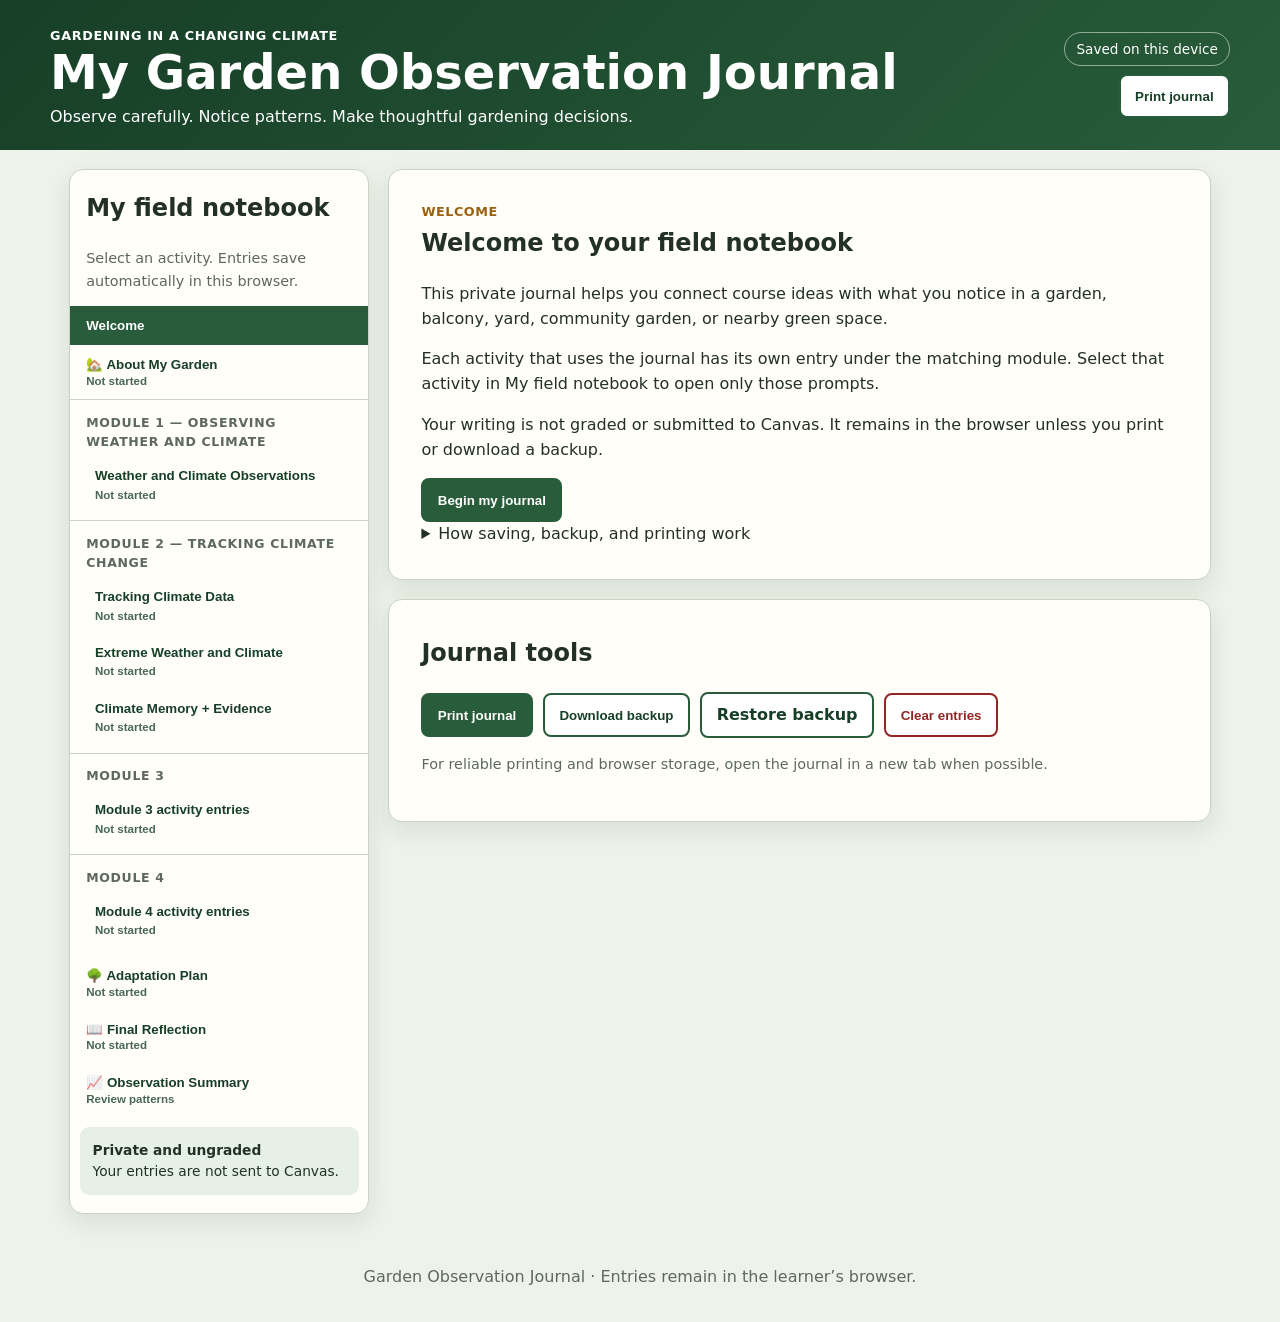
==== commit ae889862: "Add files via upload" ====
--- a/index.html
+++ b/index.html
@@ -24,35 +24,9 @@
 <div id="loading" class="loading" role="status">Loading journal content…</div>
 <div id="error" class="error" hidden></div>
 
-<div class="garden-frame left" aria-hidden="true">
-  <svg viewBox="0 0 120 420">
-    <path d="M72 405C53 343 74 306 56 250C44 213 58 155 89 91C100 68 103 44 100 20" class="frame-stem"/>
-    <ellipse cx="62" cy="335" rx="26" ry="12" transform="rotate(-28 62 335)" class="frame-leaf"/>
-    <ellipse cx="79" cy="288" rx="25" ry="12" transform="rotate(28 79 288)" class="frame-leaf2"/>
-    <ellipse cx="51" cy="230" rx="24" ry="11" transform="rotate(-32 51 230)" class="frame-leaf"/>
-    <ellipse cx="80" cy="178" rx="23" ry="10" transform="rotate(30 80 178)" class="frame-leaf2"/>
-    <circle cx="99" cy="74" r="11" class="frame-flower"/>
-    <circle cx="85" cy="63" r="10" class="frame-flower"/>
-    <circle cx="111" cy="60" r="10" class="frame-flower"/>
-    <circle cx="99" cy="58" r="7" class="frame-center"/>
-  </svg>
-</div>
-<div class="garden-frame right" aria-hidden="true">
-  <svg viewBox="0 0 120 420">
-    <path d="M48 404C63 350 44 315 64 259C77 221 61 161 34 94C24 68 20 44 23 20" class="frame-stem"/>
-    <ellipse cx="57" cy="343" rx="26" ry="12" transform="rotate(28 57 343)" class="frame-leaf2"/>
-    <ellipse cx="40" cy="295" rx="25" ry="12" transform="rotate(-28 40 295)" class="frame-leaf"/>
-    <ellipse cx="70" cy="237" rx="24" ry="11" transform="rotate(32 70 237)" class="frame-leaf2"/>
-    <ellipse cx="41" cy="181" rx="23" ry="10" transform="rotate(-30 41 181)" class="frame-leaf"/>
-    <circle cx="23" cy="76" r="11" class="frame-flower2"/>
-    <circle cx="37" cy="64" r="10" class="frame-flower2"/>
-    <circle cx="11" cy="62" r="10" class="frame-flower2"/>
-    <circle cx="23" cy="60" r="7" class="frame-center"/>
-  </svg>
-</div>
 <main id="main" class="app" hidden>
   <aside class="sidebar" aria-label="My field notebook">
-    <div class="notebook-badge" aria-hidden="true">📓</div><h2>My field notebook</h2>
+    <h2>My field notebook</h2>
     <p>Select an activity. Entries save automatically in this browser.</p>
     <nav id="notebook-nav"></nav>
     <div class="privacy"><strong>Private and ungraded</strong><br>Your entries are not sent to Canvas.</div>
@@ -64,7 +38,7 @@
       <select id="section-picker"></select>
     </div>
 
-    <section id="welcome" class="panel welcome-panel"><span class="paper-tape" aria-hidden="true"></span>
+    <section id="welcome" class="panel">
       <p class="kicker">Welcome</p>
       <h2 id="welcome-heading"></h2>
       <div id="welcome-text"></div>
@@ -88,9 +62,6 @@
       <div id="summary-content"></div>
     </section>
 
-    <div class="field-note-divider" aria-hidden="true">
-      <span>✿</span><span class="line"></span><span>☀</span><span class="line"></span><span>✿</span>
-    </div>
     <section class="panel tools">
       <h2>Journal tools</h2>
       <div class="button-row">
--- a/styles.css
+++ b/styles.css
@@ -77,246 +77,10 @@
  .check-item{background:white;border:0;padding:.1rem 0}.preview.visible{display:block;max-height:3.2in}
 }
 
-
-/* ===== Illustrated field-notebook theme ===== */
-:root{
-  --notebook-navy:#1f3f73;
-  --notebook-berry:#7455ad;
-  --notebook-sage:#92b087;
-  --notebook-marigold:#efc45b;
-  --notebook-coral:#d97963;
-  --notebook-cream:#fff9e8;
-  --notebook-blue:#edf6fb;
-  --notebook-purple:#f2edfb;
-}
-
-body{
-  background:
-    linear-gradient(rgba(255,255,255,.56),rgba(255,255,255,.56)),
-    repeating-linear-gradient(0deg,rgba(72,109,121,.025) 0,rgba(72,109,121,.025) 1px,transparent 1px,transparent 5px),
-    linear-gradient(180deg,#f5fbfe 0%,#fff9eb 54%,#f4faf0 100%);
-}
-
-.site-header{
-  position:relative;
-  overflow:hidden;
-  background:
-    radial-gradient(circle at 88% 18%,rgba(255,218,113,.25),transparent 15rem),
-    radial-gradient(circle at 8% 95%,rgba(145,186,132,.25),transparent 16rem),
-    linear-gradient(135deg,#214f44,#2f6f59);
-  border-bottom:5px solid rgba(255,255,255,.45);
-  box-shadow:0 8px 24px rgba(34,74,57,.18);
-}
-.site-header:before{
-  content:"";
-  position:absolute;
-  inset:auto 0 0;
-  height:16px;
-  background:repeating-linear-gradient(90deg,rgba(255,255,255,.18) 0 28px,transparent 28px 55px);
-}
-.site-header h1{
-  font-family:Georgia,"Times New Roman",serif;
-  letter-spacing:-.02em;
-}
-.site-header p{max-width:760px}
-
-.app{position:relative;z-index:1}
-
-.garden-frame{
-  position:fixed;
-  top:150px;
-  width:95px;
-  opacity:.48;
-  pointer-events:none;
-  z-index:0;
-}
-.garden-frame.left{left:1vw}
-.garden-frame.right{right:1vw}
-.frame-stem{fill:none;stroke:#557c58;stroke-width:5;stroke-linecap:round}
-.frame-leaf{fill:#91b587}
-.frame-leaf2{fill:#bdd3a4}
-.frame-flower{fill:#db7d87}
-.frame-flower2{fill:#9678c1}
-.frame-center{fill:#efbd4c}
-
-.sidebar{
-  background:
-    linear-gradient(rgba(255,255,255,.94),rgba(255,255,255,.94)),
-    repeating-linear-gradient(0deg,transparent 0,transparent 27px,rgba(70,114,130,.045) 27px,rgba(70,114,130,.045) 28px);
-  border:1px solid #d9dfd4;
-  box-shadow:8px 10px 0 rgba(98,119,91,.08),var(--shadow);
-}
-.notebook-badge{
-  width:3.2rem;height:3.2rem;
-  display:grid;place-items:center;
-  margin:1rem 1rem .3rem;
-  border-radius:50%;
-  background:linear-gradient(145deg,#fff3bf,#f3e8ff);
-  box-shadow:0 5px 12px rgba(66,77,65,.1);
-  font-size:1.65rem;
-}
-.sidebar h2{
-  font-family:Georgia,"Times New Roman",serif;
-  color:var(--notebook-navy);
-  font-size:1.55rem;
-}
-
-.nav-module{
-  margin:.45rem .45rem 0;
-  padding:.8rem .55rem .5rem;
-  border-top:0;
-  border-radius:14px;
-}
-.nav-module:nth-of-type(odd){background:rgba(237,246,251,.75)}
-.nav-module:nth-of-type(even){background:rgba(242,237,251,.65)}
-.nav-module-title{
-  color:var(--notebook-berry);
-  font-size:.8rem;
-}
-.activity-link{
-  border-radius:12px;
-  margin:.15rem 0;
-  transition:transform .14s ease,background .14s ease;
-}
-.activity-link:hover{transform:translateX(3px)}
-.activity-link[aria-current=page],
-.nav-home[aria-current=page],
-.nav-standalone[aria-current=page]{
-  background:linear-gradient(135deg,#2b6b56,#3b8067);
-  box-shadow:0 5px 12px rgba(43,107,86,.16);
-}
-.nav-home,.nav-standalone{border-radius:10px;margin:.1rem .45rem;width:calc(100% - .9rem)}
-
-.panel,.journal-page{
-  position:relative;
-  overflow:hidden;
-  background:
-    linear-gradient(rgba(255,255,255,.95),rgba(255,255,255,.95)),
-    repeating-linear-gradient(0deg,transparent 0,transparent 30px,rgba(78,117,132,.045) 30px,rgba(78,117,132,.045) 31px);
-  border:1px solid #dedfd4;
-  border-radius:24px;
-  box-shadow:0 18px 45px rgba(52,79,82,.11);
-}
-.panel:before,.journal-page:before{
-  content:"";
-  position:absolute;
-  width:115px;height:115px;border-radius:50%;
-  right:-48px;top:-48px;
-  background:rgba(239,196,91,.11);
-}
-.welcome-panel{
-  background:
-    radial-gradient(circle at 89% 12%,rgba(239,196,91,.22),transparent 17rem),
-    radial-gradient(circle at 9% 90%,rgba(146,176,135,.18),transparent 15rem),
-    linear-gradient(145deg,#fffdf5,#f7fbff);
-}
-.paper-tape{
-  position:absolute;
-  top:-4px;left:50%;
-  width:92px;height:27px;
-  transform:translateX(-50%) rotate(-2deg);
-  background:rgba(239,216,157,.6);
-  border-left:1px solid rgba(174,145,82,.25);
-  border-right:1px solid rgba(174,145,82,.25);
-}
-.panel h2,.journal-page h2{
-  font-family:Georgia,"Times New Roman",serif;
-  color:var(--notebook-navy);
-  letter-spacing:-.015em;
-}
-.activity-context .module-pill{
-  background:linear-gradient(135deg,#edf6fb,#f3edfb);
-  color:#4c3c76;
-  border:1px solid #dbd5ea;
-}
-.kicker{
-  color:var(--notebook-coral);
-  font-weight:900;
-}
-.activity-note{
-  position:relative;
-  background:linear-gradient(145deg,#f0f7fb,#f7f2ff);
-  border-left:6px solid var(--notebook-berry);
-  box-shadow:3px 4px 0 rgba(85,68,120,.05);
-}
-.challenge{
-  background:linear-gradient(145deg,#f1f8ed,#fff9df);
-  border-left:6px solid #6c9b63;
-  box-shadow:3px 4px 0 rgba(83,107,72,.05);
-}
-.check-item{
-  border-radius:14px;
-  min-height:58px;
-  background:#fbfcf8;
-  transition:transform .13s ease,border-color .13s ease;
-}
-.check-item:hover{transform:translateY(-1px);border-color:#a8bda2}
-.check-item:has(input:checked){
-  background:linear-gradient(145deg,#eef8ec,#fff8dc);
-  border-color:#8daf83;
-}
-.field{
-  position:relative;
-}
-.field label{
-  color:#314f59;
-}
-input[type=text],input[type=date],textarea,select{
-  border-radius:14px;
-  border:2px solid #b9c8c3;
-  background:rgba(255,255,255,.93);
-  box-shadow:inset 0 1px 2px rgba(30,55,60,.04);
-}
-textarea:focus,input:focus,select:focus{
-  background:#fffef9;
-}
-.photo{
-  border-radius:18px;
-  background:linear-gradient(145deg,#fafcff,#fffaf0);
-}
-.page-actions{
-  border-top:1px dashed #cfc9ad;
-}
-.button{
-  border-radius:999px;
-}
-.button.primary{
-  background:linear-gradient(135deg,#2b6b56,#397d64);
-  border-color:#2b6b56;
-  box-shadow:0 6px 14px rgba(43,107,86,.15);
-}
-.button.primary:hover{transform:translateY(-1px)}
-.tools{
-  background:linear-gradient(145deg,#fffdf7,#f4f9ff);
-}
-.field-note-divider{
-  display:flex;
-  align-items:center;
-  justify-content:center;
-  gap:.65rem;
-  color:#b18437;
-  margin:1.2rem 0;
-}
-.field-note-divider .line{
-  width:90px;
-  height:1px;
-  background:#d9caa6;
-}
-#summary{
-  background:linear-gradient(145deg,#fffdf6,#f5fbf3);
-}
-#summary h3{
-  font-family:Georgia,"Times New Roman",serif;
-  color:var(--notebook-navy);
-}
-
-@media(max-width:1050px){
-  .garden-frame{display:none}
-}
-@media(max-width:820px){
-  .notebook-badge{display:none}
-}
-@media(prefers-reduced-motion:reduce){
-  .activity-link,.button.primary{transition:none}
-  .activity-link:hover,.button.primary:hover{transform:none}
-}
+.memory-handoff{margin:1rem 0 1.5rem}
+.handoff-card{display:grid;gap:1rem}
+.handoff-section{background:#fffdf7;border:1px solid #d8e3d6;border-radius:16px;padding:1rem 1.1rem;box-shadow:0 3px 10px rgba(42,72,58,.06)}
+.handoff-section h3{margin:.05rem 0 .7rem;font-size:1.08rem}
+.handoff-answer{border-top:1px dashed #cbd8ce;padding:.75rem 0}.handoff-answer:first-of-type{border-top:0;padding-top:.1rem}
+.handoff-question{font-weight:750;margin:.15rem 0;color:#42564c}.handoff-response{margin:.2rem 0 .45rem;padding:.55rem .7rem;background:#f2f7ef;border-radius:10px}.handoff-notes{white-space:pre-wrap;margin:.2rem 0}
+.handoff-observation{font-size:1.08rem;font-weight:750;margin:.2rem 0}.handoff-empty{background:#f4f7f2;border:1px dashed #9fb39f;border-radius:16px;padding:1rem 1.1rem}.handoff-empty p{margin:.4rem 0 0}
